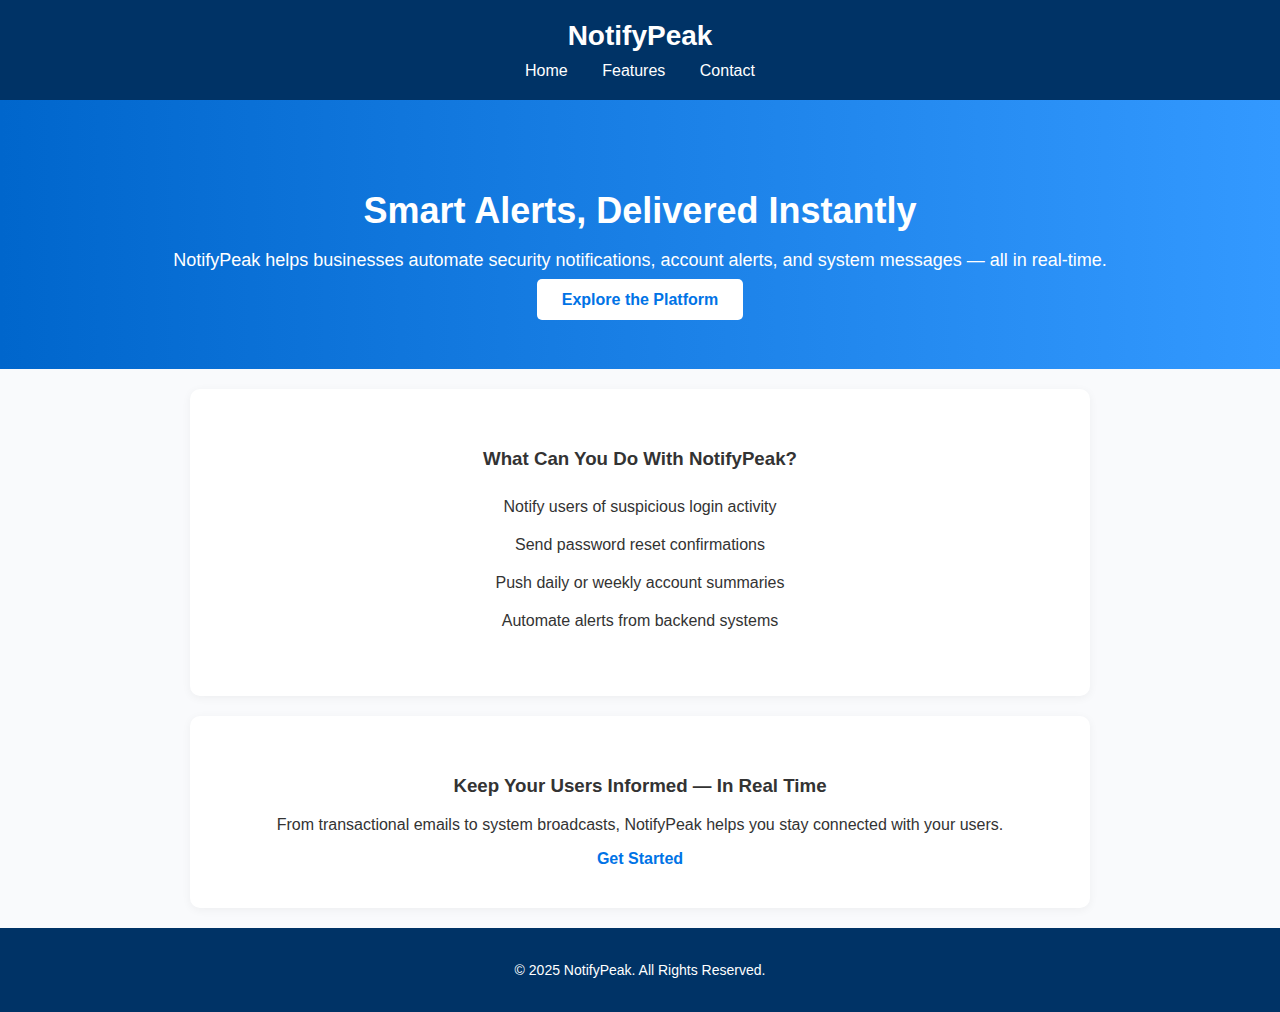
==== index.html @ bc8049e6 "Add files via upload" ====
<!DOCTYPE html>
<html lang="en">
<head>
  <meta charset="UTF-8" />
  <meta name="viewport" content="width=device-width, initial-scale=1.0"/>
  <title>NotifyPeak - Smart Notification Platform</title>
  <link rel="stylesheet" href="styles.css" />
</head>
<body>
  <header>
    <h1>NotifyPeak</h1>
    <nav>
      <a href="index.html">Home</a>
      <a href="features.html">Features</a>
      <a href="contact.html">Contact</a>
    </nav>
  </header>

  <section class="hero">
    <h2>Smart Alerts, Delivered Instantly</h2>
    <p>NotifyPeak helps businesses automate security notifications, account alerts, and system messages — all in real-time.</p>
    <a href="features.html" class="button">Explore the Platform</a>
  </section>

  <section class="use-cases">
    <h3>What Can You Do With NotifyPeak?</h3>
    <ul>
      <li>Notify users of suspicious login activity</li>
      <li>Send password reset confirmations</li>
      <li>Push daily or weekly account summaries</li>
      <li>Automate alerts from backend systems</li>
    </ul>
  </section>

  <section class="cta">
    <h3>Keep Your Users Informed — In Real Time</h3>
    <p>From transactional emails to system broadcasts, NotifyPeak helps you stay connected with your users.</p>
    <a href="contact.html" class="button">Get Started</a>
  </section>

  <footer>
    <p>&copy; 2025 NotifyPeak. All Rights Reserved.</p>
  </footer>
</body>
</html>
---- styles.css ----
* {
  box-sizing: border-box;
}

body {
  font-family: 'Segoe UI', Tahoma, Geneva, Verdana, sans-serif;
  margin: 0;
  padding: 0;
  background: #f9fafc;
  color: #333;
}

header {
  background-color: #003366;
  padding: 20px;
  text-align: center;
}

header h1 {
  margin: 0;
  color: #fff;
  font-size: 28px;
}

nav {
  margin-top: 10px;
}

nav a {
  color: #ffffff;
  margin: 0 15px;
  text-decoration: none;
  font-weight: 500;
}

.hero {
  background: linear-gradient(to right, #0066cc, #3399ff);
  color: white;
  padding: 60px 20px;
  text-align: center;
}

.hero h2 {
  font-size: 36px;
  margin-bottom: 10px;
}

.hero p {
  font-size: 18px;
  margin-bottom: 20px;
}

.button {
  background: white;
  color: #0073e6;
  padding: 12px 25px;
  text-decoration: none;
  font-weight: bold;
  border-radius: 5px;
  transition: background 0.3s;
}

.button:hover {
  background: #f1f1f1;
}

.use-cases, .cta, .features {
  padding: 40px 20px;
  text-align: center;
  background: #ffffff;
  margin: 20px auto;
  max-width: 900px;
  border-radius: 10px;
  box-shadow: 0 2px 10px rgba(0,0,0,0.05);
}

.use-cases ul {
  list-style-type: none;
  padding: 0;
}

.use-cases li {
  padding: 10px 0;
  font-size: 16px;
}

.feature-box {
  padding: 20px;
  margin: 20px auto;
  background: #f4f7fc;
  border-left: 5px solid #0073e6;
  max-width: 800px;
  text-align: left;
  border-radius: 5px;
}

footer {
  text-align: center;
  padding: 20px;
  background: #003366;
  color: white;
  font-size: 14px;
}
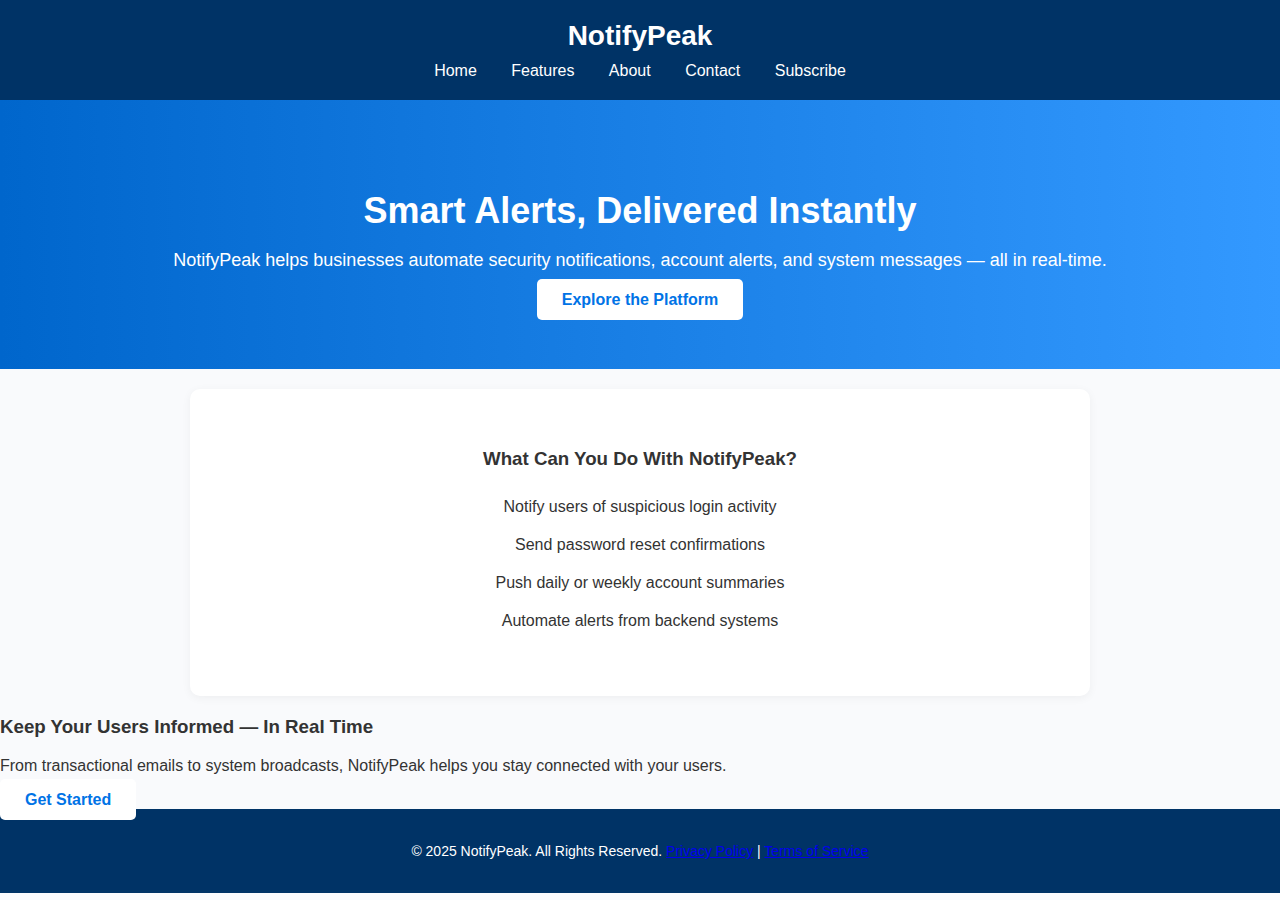
==== commit 254f5f20: "index.html" ====
--- a/index.html
+++ b/index.html
@@ -3,7 +3,7 @@
 <html lang="en">
 <head>
   <meta charset="UTF-8" />
-  <meta name="viewport" content="width=device-width, initial-scale=1.0"/>
+  <meta name="viewport" content="width=device-width, initial-scale=1.0" />
   <title>NotifyPeak - Smart Notification Platform</title>
   <link rel="stylesheet" href="styles.css" />
 </head>
@@ -13,7 +13,9 @@
     <nav>
       <a href="index.html">Home</a>
       <a href="features.html">Features</a>
+      <a href="about.html">About</a>
       <a href="contact.html">Contact</a>
+      <a href="subscribe.html">Subscribe</a>
     </nav>
   </header>
 
@@ -40,7 +42,9 @@
   </section>
 
   <footer>
-    <p>&copy; 2025 NotifyPeak. All Rights Reserved.</p>
+    <p>&copy; 2025 NotifyPeak. All Rights Reserved. 
+    <a href="privacy.html">Privacy Policy</a> | 
+    <a href="terms.html">Terms of Service</a></p>
   </footer>
 </body>
 </html>
--- a/styles.css
+++ b/styles.css
@@ -65,7 +65,7 @@
   background: #f1f1f1;
 }
 
-.use-cases, .cta, .features {
+.use-cases, .features {
   padding: 40px 20px;
   text-align: center;
   background: #ffffff;
@@ -95,6 +95,47 @@
   border-radius: 5px;
 }
 
+form {
+  background: #ffffff;
+  padding: 30px;
+  margin: 30px auto;
+  max-width: 600px;
+  border-radius: 10px;
+  box-shadow: 0 2px 10px rgba(0,0,0,0.05);
+}
+
+form label {
+  display: block;
+  margin-top: 15px;
+  margin-bottom: 5px;
+  font-weight: bold;
+}
+
+form input,
+form textarea {
+  width: 100%;
+  padding: 12px;
+  border: 1px solid #ccc;
+  border-radius: 6px;
+  resize: vertical;
+}
+
+form button {
+  margin-top: 20px;
+  padding: 12px 25px;
+  background-color: #0073e6;
+  color: white;
+  border: none;
+  border-radius: 6px;
+  font-size: 16px;
+  cursor: pointer;
+  transition: background 0.3s;
+}
+
+form button:hover {
+  background-color: #005bb5;
+}
+
 footer {
   text-align: center;
   padding: 20px;
